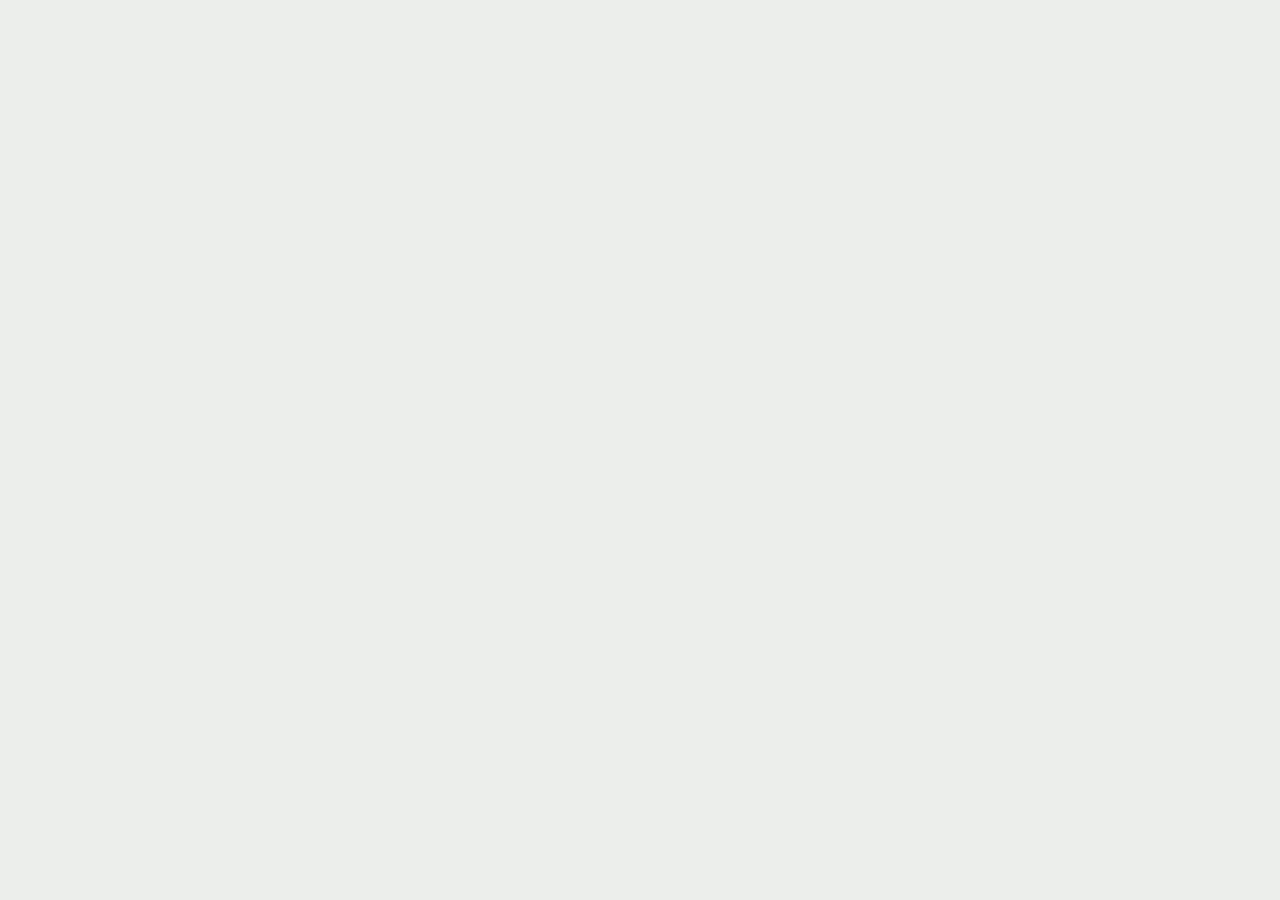
==== agenda.html @ 82017fdf "Agenda da equipe (sistema novo): calendário em forma de folha impressa - agenda.html: Ano, Mês, Sema" ====
<!doctype html>
<html lang="pt-BR">
<head>
<meta charset="utf-8">
<meta name="viewport" content="width=device-width, initial-scale=1">
<title>Agenda da equipe</title>
<link rel="stylesheet" href="css/folha.css">
</head>
<body>
<svg width="0" height="0" style="position:absolute" aria-hidden="true">
  <symbol id="i-esq" viewBox="0 0 24 24"><path d="M15 5l-7 7 7 7"/></symbol>
  <symbol id="i-dir" viewBox="0 0 24 24"><path d="M9 5l7 7-7 7"/></symbol>
  <symbol id="i-mais" viewBox="0 0 24 24"><path d="M12 5v14M5 12h14"/></symbol>
  <symbol id="i-imp" viewBox="0 0 24 24"><path d="M7 9V3h10v6M7 17H4v-6a2 2 0 0 1 2-2h12a2 2 0 0 1 2 2v6h-3M7 14h10v7H7z"/></symbol>
  <symbol id="i-lixo" viewBox="0 0 24 24"><path d="M4 7h16M9 7V4h6v3M6 7l1 13h10l1-13"/></symbol>
  <symbol id="i-flag" viewBox="0 0 24 24"><path d="M5 21V4M5 4h11l-2 4 2 4H5"/></symbol>
  <symbol id="i-x" viewBox="0 0 24 24"><path d="M6 6l12 12M18 6L6 18"/></symbol>
</svg>
<div class="moldura">
  <header class="trilho">
    <div class="placa"><b>Agenda da equipe</b><span>Setor pedagógico · EMPRO</span></div>
    <div class="conta"><span class="status" id="status" role="status"></span><span class="eu" id="eu" aria-label="Suas iniciais"></span><a href="index.html#/perfil" id="trocarSenha">Trocar senha</a><a href="index.html#/painel" id="sistemaAnterior" hidden>Sistema anterior</a><button type="button" id="sair">Sair</button></div>
  </header>
  <nav class="bandeja" aria-label="Calendário">
    <div class="vistas" role="group" aria-label="Visão">
      <button type="button" data-vista="ano">Ano</button><button type="button" data-vista="mes">Mês</button><button type="button" data-vista="semana">Semana</button><button type="button" data-vista="lista">Lista</button>
    </div>
    <div class="nav"><button type="button" id="ant" aria-label="Período anterior"><svg class="ic"><use href="#i-esq"/></svg></button><button type="button" class="hoje-btn" id="hoje">Hoje</button><button type="button" id="prox" aria-label="Próximo período"><svg class="ic"><use href="#i-dir"/></svg></button></div>
    <span class="periodo" id="periodo"></span>
    <div class="dir">
      <label class="so-meus"><input type="checkbox" id="soMeus"> Só os meus</label>
      <button type="button" class="btn" id="imprimir"><svg class="ic"><use href="#i-imp"/></svg> Imprimir</button>
      <button type="button" class="btn primario" id="novo"><svg class="ic"><use href="#i-mais"/></svg> Novo evento</button>
    </div>
  </nav>
  <main class="cortica" id="cortica">
    <section class="papel folha" id="folha" aria-live="polite"></section>
    <aside class="mural-lado" id="lado" aria-label="Eventos"></aside>
  </main>
</div>
<div class="toast" id="toast" role="status" aria-live="polite"><span id="toastMsg"></span><button type="button" id="toastDesfazer" hidden>Desfazer</button></div>
<script src="lib/supabase.js"></script>
<script src="js/util.js"></script>
<script src="js/dados.js"></script>
<script src="js/regras.js"></script>
<script src="js/supabase-db.js"></script>
<script src="js/nuvem.js"></script>
<script src="js/folha.js"></script>
</body>
</html>
---- css/folha.css ----
/* Agenda da equipe (sistema novo): a tela é a folha impressa. */
@font-face { font-family: "Archivo"; font-style: normal; font-weight: 100 900; font-stretch: 62% 125%; font-display: swap; src: url(fontes/archivo-latin.woff2) format("woff2"); }
:root {
  --tinta: #1A1C1E; --tinta-2: #4A4F55; --tinta-3: #5F666D;
  --papel: #FFFFFF; --mesa: #ECEEEB; --fio: #9AA4AC; --pauta: #E3E8EC; --fds: #F4F5F6;
  --hoje: #FFB8DF; --ok: #1E6A44; --carbono: #A3221B; --carbono-bg: #FFB0A6;
  --fonte: "Archivo", "Segoe UI", system-ui, sans-serif;
  --ease: cubic-bezier(.16, 1, .3, 1);
  color-scheme: light;
}
* { box-sizing: border-box; }
html, body { background: var(--mesa); }
body { margin: 0; font-family: var(--fonte); color: var(--tinta); font-variant-numeric: tabular-nums; -webkit-font-smoothing: antialiased; }
::selection { background: var(--hoje); color: var(--tinta); }
button, input, select { font: inherit; color: inherit; }
:focus-visible { outline: 2.5px solid #1D3FB0; outline-offset: 2px; }
.sr { position: absolute; width: 1px; height: 1px; overflow: hidden; clip: rect(0 0 0 0); white-space: nowrap; }
svg.ic { width: 18px; height: 18px; fill: none; stroke: currentColor; stroke-width: 2; stroke-linecap: round; stroke-linejoin: round; flex: none; }
.rot, .lado-t { font-size: 12.5px; font-weight: 700; font-stretch: 78%; text-transform: uppercase; letter-spacing: .1em; color: var(--tinta-2); }
/* o grifo de marca-texto, com a cor da pessoa */
.grifo { display: inline-block; padding: 0 5px; margin-left: -2px; font-weight: 800; color: var(--tinta);
  background: linear-gradient(90deg, color-mix(in srgb, var(--pc) 22%, #fff), color-mix(in srgb, var(--pc) 30%, #fff) 10%, color-mix(in srgb, var(--pc) 30%, #fff) 90%, color-mix(in srgb, var(--pc) 18%, #fff));
  border-radius: 1px 6px 2px 5px / 5px 2px 6px 1px; }
.ini { font-weight: 800; font-stretch: 85%; border: 1px solid var(--pc); padding: 0 3px; font-size: 12px; background: #fff; }

/* ---------- estrutura ---------- */
.moldura { min-height: 100vh; display: flex; flex-direction: column; }
.trilho { display: flex; align-items: center; justify-content: space-between; gap: 12px; padding: 12px 24px; background: var(--papel); border-bottom: 1px solid var(--fio); }
.placa { display: inline-flex; align-items: baseline; gap: 12px; }
.placa b { font-size: 18px; font-weight: 800; font-stretch: 85%; letter-spacing: -.01em; }
.placa span { font-size: 13px; color: var(--tinta-2); }
.conta { display: flex; align-items: center; gap: 10px; font-size: 14px; }
.conta .eu { display: inline-grid; place-items: center; width: 32px; height: 32px; border: 1.5px solid var(--eu, #2446A8); background: #fff; font-weight: 800; font-stretch: 85%; font-size: 12px; }
.conta a, .conta button { background: none; border: 0; color: var(--tinta); text-decoration: underline; text-decoration-color: var(--fio); text-underline-offset: 4px; cursor: pointer; padding: 6px 2px; }
.bandeja { position: sticky; top: 0; z-index: 10; display: flex; flex-wrap: wrap; align-items: center; gap: 10px 14px; padding: 10px 24px; background: var(--papel); border-bottom: 2.5px solid var(--tinta); }
.cortica { flex: 1; display: grid; grid-template-columns: minmax(0, 1fr) 360px; gap: 24px; align-items: start; padding: 24px; }

/* ---------- controles ---------- */
.vistas { display: inline-flex; border: 1.5px solid var(--tinta); }
.vistas button { border: 0; border-right: 1px solid var(--fio); background: #fff; padding: 7px 14px; min-height: 40px; cursor: pointer; font-size: 13.5px; font-weight: 750; font-stretch: 78%; letter-spacing: .1em; text-transform: uppercase; }
.vistas button:last-child { border-right: 0; }
.vistas button[aria-pressed="true"] { background: var(--tinta); color: #fff; }
.nav { display: inline-flex; align-items: center; gap: 4px; }
.nav button { min-width: 40px; min-height: 40px; border: 1px solid var(--fio); background: #fff; cursor: pointer; display: inline-grid; place-items: center; }
.nav button:hover { border-color: var(--tinta); }
.nav .hoje-btn { padding: 0 12px; font-size: 13px; font-weight: 750; font-stretch: 78%; letter-spacing: .1em; text-transform: uppercase; }
.periodo { text-transform: capitalize; font-size: 20px; font-weight: 800; font-stretch: 85%; letter-spacing: -.01em; min-width: 9ch; }
.bandeja .dir { margin-left: auto; display: flex; flex-wrap: wrap; gap: 10px; align-items: center; }
.so-meus { display: inline-flex; align-items: center; gap: 7px; font-weight: 650; font-size: 14px; cursor: pointer; }
.so-meus input { width: 18px; height: 18px; accent-color: var(--tinta); }
.btn { display: inline-flex; align-items: center; gap: 7px; min-height: 40px; padding: 7px 14px; border: 1px solid var(--fio); background: #fff; cursor: pointer; font-weight: 700; font-size: 14px; text-decoration: none; color: var(--tinta); }
.btn:hover { border-color: var(--tinta); }
.btn.primario { background: #1D3FB0; border-color: #1D3FB0; color: #fff; }
.btn.primario:hover { background: #16318A; }
.btn.perigo { color: var(--carbono); }
.btn.perigo:hover { border-color: var(--carbono); }

/* ---------- a folha ---------- */
.papel { position: relative; background: var(--papel); border: 1px solid #D5DADE; box-shadow: 0 1px 2px rgba(26, 28, 30, .06), 0 10px 26px -18px rgba(26, 28, 30, .35); }
.alfinete { display: none; }
.folha { padding: 26px 26px 18px; min-height: 560px; }
.folha-cab { display: flex; align-items: flex-end; justify-content: space-between; gap: 16px; border-bottom: 2.5px solid var(--tinta); padding-bottom: 8px; }
.folha-cab h1 { margin: 0; font-size: clamp(28px, 3.4vw, 40px); font-weight: 800; font-stretch: 85%; letter-spacing: -.01em; line-height: 1.02; text-transform: capitalize; }
.folha-cab h1 small { display: block; font-size: 12px; font-weight: 700; font-stretch: 78%; letter-spacing: .1em; text-transform: uppercase; color: var(--tinta-2); margin-bottom: 4px; }
.legenda { display: flex; flex-wrap: wrap; gap: 4px 14px; font-size: 12.5px; color: var(--tinta-2); justify-content: flex-end; max-width: 48ch; }
.legenda i { display: inline-block; width: 16px; height: 9px; background: color-mix(in srgb, var(--pc) 30%, #fff); border: 1px solid var(--pc); margin-right: 5px; vertical-align: 0; }
.legenda b { color: var(--tinta); }

/* ---------- mês ---------- */
.dias-sem { display: grid; grid-template-columns: repeat(7, 1fr); border-left: 1px solid var(--fio); }
.dias-sem span { font-size: 12.5px; font-weight: 750; font-stretch: 78%; letter-spacing: .1em; text-transform: uppercase; padding: 8px 6px 5px; border-right: 1px solid var(--fio); border-bottom: 1px solid var(--tinta); }
.semana { display: grid; grid-template-columns: repeat(7, 1fr); grid-template-rows: 34px repeat(3, 29px) 26px; border-left: 1px solid var(--fio); border-bottom: 1px solid var(--fio); position: relative; }
.semana .cel { grid-row: 1 / -1; border-right: 1px solid var(--fio); padding: 5px 6px 0; position: relative;
  background: repeating-linear-gradient(to bottom, transparent 0 28px, var(--pauta) 28px 29px) 0 34px / 100% calc(100% - 34px) no-repeat; }
.semana .cel.fds { background-color: var(--fds); }
.semana .cel.fora .num { color: var(--tinta-3); font-weight: 600; }
.num { font-size: 17px; font-weight: 800; line-height: 1; display: inline-block; padding: 2px 4px; margin-left: -4px; }
.cel.hoje .num, .sem-dia .num.hj { background: var(--hoje); border-radius: 1px 5px 2px 4px; }
.prazos-dia { position: absolute; bottom: 3px; left: 5px; z-index: 3; }
.prazo-tag { display: inline-flex; align-items: center; gap: 4px; font-size: 11px; font-weight: 800; font-stretch: 85%; text-transform: uppercase; letter-spacing: .05em; color: var(--tinta); background: var(--carbono-bg); border: 0; padding: 1px 5px; cursor: pointer; min-height: 22px; border-radius: 1px 5px 2px 4px; }
.prazo-tag svg { width: 12px; height: 12px; }
.prazo-pop { position: absolute; left: 0; bottom: 26px; z-index: 5; width: 240px; background: #fff; border: 1px solid var(--tinta); box-shadow: 0 12px 24px -12px rgba(26, 28, 30, .5); padding: 6px; }
.prazo-pop button { display: block; width: 100%; text-align: left; background: none; border: 0; border-bottom: 1px dotted var(--fio); padding: 7px 4px; cursor: pointer; font-size: 13px; }
.prazo-pop button:last-child { border-bottom: 0; }
.prazo-pop small { display: block; color: var(--tinta-2); }
.barra { position: relative; z-index: 1; margin: 2px 4px; display: flex; align-items: center; gap: 6px; min-height: 25px; padding: 1px 6px; border: 1px solid color-mix(in srgb, var(--pc) 55%, #fff); background: #fff; text-align: left; cursor: pointer; font-size: 13px; font-weight: 650; line-height: 1.15; overflow: hidden; white-space: nowrap; text-overflow: ellipsis; }
.barra:hover { border-color: var(--pc); }
.barra .sig { flex: none; padding: 0 4px; margin-left: -2px; font-weight: 800; font-stretch: 85%;
  background: linear-gradient(90deg, color-mix(in srgb, var(--pc) 22%, #fff), color-mix(in srgb, var(--pc) 30%, #fff) 10%, color-mix(in srgb, var(--pc) 30%, #fff) 90%, color-mix(in srgb, var(--pc) 18%, #fff)); border-radius: 1px 6px 2px 5px / 5px 2px 6px 1px; }
.barra .t { overflow: hidden; text-overflow: ellipsis; }
.barra.continua-esq { border-left-style: dashed; }
.barra.continua-dir { border-right-style: dashed; }
.barra.feito .t { text-decoration: line-through; color: var(--tinta-2); }
.mais { margin: 2px 6px; font-size: 12px; font-weight: 700; color: var(--tinta-2); background: none; border: 0; cursor: pointer; padding: 2px 0; text-decoration: underline; }

/* ---------- semana ---------- */
.sem-grade { display: grid; grid-template-columns: repeat(7, minmax(0, 1fr)); align-content: start; align-items: start; border-left: 1px solid var(--fio); min-height: 470px; }
.sem-fundo { border-right: 1px solid var(--fio); align-self: stretch; background: repeating-linear-gradient(to bottom, transparent 0 28px, var(--pauta) 28px 29px) 0 44px / 100% calc(100% - 44px) no-repeat; }
.sem-fundo.fds { background-color: var(--fds); }
.sem-grade > :not(.sem-fundo) { position: relative; z-index: 1; }
.sem-dia { padding: 6px 6px 4px; border-bottom: 1px solid var(--tinta); display: flex; align-items: baseline; justify-content: space-between; gap: 6px; }
.sem-dia span { font-size: 12.5px; font-weight: 750; font-stretch: 78%; letter-spacing: .1em; text-transform: uppercase; }
.bloco { margin: 0 4px; border: 1px solid color-mix(in srgb, var(--pc) 55%, #fff); background: #fff; text-align: left; padding: 5px 6px 6px; cursor: pointer; display: grid; gap: 2px; min-width: 0; }
.bloco:hover { border-color: var(--pc); }
.bloco .sig { justify-self: start; }
.bloco b { font-size: 14px; font-weight: 750; line-height: 1.2; }
.bloco small { font-size: 12.5px; color: var(--tinta-2); }
.sem-prazos { padding: 8px 4px 0; display: grid; gap: 5px; }
.sem-prazos button { text-align: left; background: none; border: 0; border-left: 0; color: var(--tinta); font-size: 12.5px; padding: 0; cursor: pointer; }
.sem-prazos button b { display: inline-block; margin-bottom: 2px; font-size: 10.5px; font-weight: 800; font-stretch: 85%; letter-spacing: .06em; text-transform: uppercase; background: var(--carbono-bg); padding: 0 4px; border-radius: 1px 5px 2px 4px; }

/* ---------- ano ---------- */
.ano { display: grid; grid-template-columns: repeat(4, 1fr); gap: 20px 24px; padding-top: 16px; }
.mini h2 { margin: 0 0 6px; border-bottom: 1px solid var(--tinta); padding-bottom: 3px; }
.mini h2 button { background: none; border: 0; padding: 0; cursor: pointer; font-size: 15px; font-weight: 800; font-stretch: 85%; text-transform: capitalize; }
.mini h2 button:hover { text-decoration: underline; }
.mini-grade { display: grid; grid-template-columns: repeat(7, 1fr); gap: 1px; }
.mini-grade .d { font-size: 11.5px; text-align: center; padding: 3px 0 2px; position: relative; min-height: 24px; }
.mini-grade .cab { font-weight: 700; font-stretch: 78%; color: var(--tinta-2); font-size: 10.5px; }
.mini-grade .hoje { background: var(--hoje); font-weight: 800; border-radius: 1px 5px 2px 4px; }
.mini-grade .marcas { display: flex; flex-direction: column; gap: 1px; margin: 2px 2px 0; }
.mini-grade .marcas i { height: 3px; background: var(--pc); display: block; }

/* ---------- lista ---------- */
.lista { width: 100%; border-collapse: collapse; margin-top: 8px; font-size: 14px; }
.lista th { text-align: left; font-size: 12px; font-weight: 700; font-stretch: 78%; text-transform: uppercase; letter-spacing: .08em; color: var(--tinta-2); border-bottom: 1.5px solid var(--tinta); padding: 8px 8px 5px; }
.lista td { border-bottom: 1px dotted var(--fio); padding: 9px 8px; vertical-align: top; }
.lista td.datas { white-space: nowrap; font-weight: 800; }
.lista .sig { margin-right: 6px; }
.lista button { background: none; border: 0; padding: 0; cursor: pointer; text-align: left; font-weight: 700; text-decoration: underline; text-decoration-color: var(--fio); text-underline-offset: 4px; }
.lista .resp i { display: none; }
.vazio { padding: 40px 10px; color: var(--tinta-2); }

/* ---------- coluna dos eventos ---------- */
.mural-lado { display: grid; gap: 10px; }
.lado-t { margin: 0 0 2px; padding-bottom: 6px; border-bottom: 1.5px solid var(--tinta); color: var(--tinta); }
.bilhete { display: block; width: 100%; text-align: left; padding: 0; cursor: pointer; border: 1px solid color-mix(in srgb, var(--pc) 55%, #fff); box-shadow: none; transition: border-color .2s; }
.bilhete:hover { border-color: var(--pc); }
.canhoto { display: flex; align-items: baseline; justify-content: space-between; gap: 10px; padding: 9px 12px 0; }
.canhoto .sig { font-size: 15px; }
.canhoto .quando { font-size: 13px; font-weight: 750; font-stretch: 85%; letter-spacing: .03em; text-transform: uppercase; color: var(--tinta-2); }
.bilhete-corpo { padding: 6px 12px 11px; display: grid; gap: 4px; }
.bilhete-corpo b { font-size: 16px; font-weight: 750; line-height: 1.25; }
.bilhete-corpo .linha { font-size: 13px; color: var(--tinta-2); display: flex; flex-wrap: wrap; gap: 4px 10px; align-items: center; }
.progresso-picote { display: flex; align-items: center; gap: 8px; font-size: 12.5px; color: var(--tinta-2); }
.furos { display: flex; gap: 3px; flex-wrap: wrap; }
.furos i { width: 9px; height: 9px; border: 1px solid var(--tinta-3); }
.furos i.f { background: var(--tinta); border-color: var(--tinta); }
.carimbo { position: absolute; right: 12px; bottom: 12px; font-size: 13px; font-weight: 800; font-stretch: 78%; letter-spacing: .12em; text-transform: uppercase; color: var(--ok); border: 1.5px solid currentColor; box-shadow: inset 0 0 0 1.5px #fff, inset 0 0 0 2.5px currentColor; padding: 3px 8px; transform: rotate(-2.5deg); }

/* ---------- evento aberto ---------- */
.aberto { padding: 0; border: 1px solid var(--tinta); animation: abre .4s var(--ease) both; }
@keyframes abre { from { opacity: 0; transform: translateY(8px); } }
.aberto .canhoto { padding: 14px 16px 0; }
.aberto-corpo { padding: 8px 16px 16px; }
.aberto h2 { margin: 0 0 12px; font-size: 24px; font-weight: 800; font-stretch: 85%; line-height: 1.1; letter-spacing: -.01em; }
.campos { display: grid; grid-template-columns: 1fr 1fr; border-top: 1.5px solid var(--tinta); margin: 0 0 16px; }
.campos div { padding: 7px 8px 7px 0; border-bottom: 1px dotted var(--fio); min-width: 0; }
.campos dt { font-size: 11.5px; font-weight: 700; font-stretch: 78%; letter-spacing: .1em; text-transform: uppercase; color: var(--tinta-2); }
.campos dd { margin: 2px 0 0; font-weight: 700; font-size: 15px; }
.aberto h3 { margin: 6px 0 4px; padding-bottom: 5px; border-bottom: 1.5px solid var(--tinta); font-size: 12.5px; font-weight: 750; font-stretch: 78%; letter-spacing: .1em; text-transform: uppercase; display: flex; justify-content: space-between; align-items: baseline; }
.aberto h3 small { font-size: 13px; font-weight: 600; font-stretch: 100%; letter-spacing: 0; text-transform: none; color: var(--tinta-2); }
.check { list-style: none; margin: 0; padding: 0; }
.check li { display: grid; grid-template-columns: 28px 1fr auto; gap: 2px 8px; align-items: start; padding: 8px 0; border-bottom: 1px dotted var(--fio); }
.picote { width: 22px; height: 22px; border: 1.5px solid var(--tinta); background: #fff; cursor: pointer; position: relative; padding: 0; display: grid; place-items: center; }
.picote::after { content: ""; width: 11px; height: 6px; border-left: 2.5px solid #fff; border-bottom: 2.5px solid #fff; transform: rotate(-45deg) translate(1px, -1px); opacity: 0; }
.picote[aria-checked="true"] { background: var(--ok); border-color: var(--ok); }
.picote[aria-checked="true"]::after { opacity: 1; }
.picote.agora { animation: marca .3s var(--ease); }
@keyframes marca { 0% { transform: scale(1.25); } }
.picote[disabled] { cursor: default; opacity: .7; }
.check .txt { font-size: 15px; line-height: 1.35; padding-top: 1px; overflow-wrap: anywhere; }
.check li.feito .txt { text-decoration: line-through; color: var(--tinta-2); }
.check .meta { grid-column: 2; font-size: 12.5px; color: var(--tinta-2); display: flex; gap: 8px; flex-wrap: wrap; }
.check .meta .atraso { color: var(--carbono); font-weight: 800; }
.icone-btn { background: none; border: 0; cursor: pointer; color: var(--tinta-3); padding: 4px; min-width: 32px; min-height: 32px; display: inline-grid; place-items: center; }
.icone-btn:hover { color: var(--carbono); }
.novo-item { display: grid; gap: 8px; margin-top: 12px; }
.novo-item .linha2 { display: flex; flex-wrap: wrap; gap: 8px 14px; align-items: center; font-size: 13.5px; }
.campo { border: 1px solid var(--fio); background: #fff; padding: 9px 11px; min-height: 42px; width: 100%; }
.campo:hover { border-color: var(--tinta-3); }
.campo:focus { border-color: var(--tinta); }
.campo-data { width: auto; min-width: 160px; min-height: 38px; padding: 6px 8px; }
.marca { display: inline-flex; align-items: center; gap: 6px; cursor: pointer; }
.marca input { width: 18px; height: 18px; accent-color: var(--tinta); }
.so-ler { font-size: 13.5px; color: var(--tinta-2); padding: 8px 10px; background: var(--fds); margin: 0 0 14px; }
.acoes-aberto { display: flex; flex-wrap: wrap; gap: 8px; margin-top: 16px; }
.btn-txt { background: none; border: 0; text-decoration: underline; text-underline-offset: 3px; cursor: pointer; padding: 8px 4px; font-weight: 600; }

/* ---------- formulário de evento ---------- */
.form-ev { display: grid; gap: 14px; }
.form-ev label.r { font-size: 12px; font-weight: 700; font-stretch: 78%; letter-spacing: .1em; text-transform: uppercase; color: var(--tinta-2); display: block; margin-bottom: 5px; }
.escolha { display: grid; grid-template-columns: repeat(var(--n, 2), 1fr); border: 1.5px solid var(--tinta); }
.escolha label { position: relative; cursor: pointer; border-right: 1px solid var(--fio); }
.escolha label:last-child { border-right: 0; }
.escolha input { position: absolute; opacity: 0; inset: 0; cursor: pointer; }
.escolha span { display: grid; gap: 1px; padding: 7px 10px; min-height: 48px; align-content: center; }
.escolha span b { font-size: 18px; font-weight: 800; font-stretch: 85%; line-height: 1; }
.escolha span small { font-size: 12.5px; color: var(--tinta-2); }
.escolha input:checked + span { background: var(--tinta); color: #fff; }
.escolha input:checked + span small { color: #D6DADE; }
.escolha input:focus-visible + span { outline: 2.5px solid #1D3FB0; outline-offset: -4px; }
.duas { display: grid; grid-template-columns: 1fr 1fr; gap: 10px; }
.erro { color: var(--carbono); font-weight: 700; font-size: 13.5px; margin: 0; }

/* ---------- tela menor ---------- */
@media (max-width: 1020px) {
  .cortica { grid-template-columns: 1fr; padding: 16px; }
  .mural-lado { grid-template-columns: repeat(auto-fill, minmax(260px, 1fr)); }
  .lado-t, .mural-lado > .aberto { grid-column: 1 / -1; }
  .mural-lado > .aberto { max-width: 640px; }
}
@media (max-width: 640px) {
  .trilho { flex-wrap: wrap; padding: 10px 12px; }
  .bandeja { padding: 8px 12px; gap: 8px; }
  .bandeja .dir { margin-left: 0; width: 100%; }
  .bandeja .dir .btn.primario { flex: 1; justify-content: center; }
  .cortica { padding: 10px; }
  .folha { padding: 16px 10px 12px; min-height: 0; }
  .folha-cab { flex-direction: column; align-items: flex-start; }
  .legenda { justify-content: flex-start; }
  .dias-sem span { padding: 6px 2px 4px; font-size: 11px; text-align: center; letter-spacing: .04em; }
  .semana { grid-template-rows: 28px repeat(3, 22px) 20px; }
  .semana .cel { padding: 3px 2px 0; background-position: 0 28px; }
  .num { font-size: 14px; }
  .barra { margin: 2px 1px; min-height: 19px; padding: 0 3px; font-size: 10.5px; }
  .barra .t { display: none; }
  .prazos-dia { bottom: 1px; left: 1px; }
  .prazo-tag { font-size: 9.5px; padding: 0 3px; min-height: 18px; }
  .prazo-tag span { display: none; }
  .ano { grid-template-columns: repeat(2, 1fr); gap: 16px; }
  .sem-grade { min-height: 0; }
  .bloco { margin: 0 2px; padding: 4px; }
  .bloco b { font-size: 11.5px; }
  .bloco small { display: none; }
  .sem-dia { flex-direction: column; align-items: center; padding: 6px 2px; }
  .lista { font-size: 13.5px; }
  .lista .col-local { display: none; }
  .campos { grid-template-columns: 1fr; }
}

/* ---------- impressão: só a folha ---------- */
@media print {
  html, body { background: #fff; }
  .moldura { min-height: 0; }
  .trilho, .bandeja, .mural-lado, .prazo-pop { display: none !important; }
  .cortica { display: block; padding: 0; }
  .papel { box-shadow: none; border: 0; }
  .folha { padding: 0; min-height: 0; }
  .semana { break-inside: avoid; }
  * { -webkit-print-color-adjust: exact; print-color-adjust: exact; }
  .rodape-imp { display: block !important; }
}
.rodape-imp { display: none; margin-top: 8px; padding-top: 5px; border-top: 1px solid var(--tinta); font-size: 10px; color: var(--tinta-2); }
@media (prefers-reduced-motion: reduce) { *, *::before, *::after { animation: none !important; transition: none !important; } }

/* aviso flutuante (o mesmo do sistema) */
.toast { position: fixed; left: 50%; bottom: 24px; transform: translate(-50%, 16px); background: var(--tinta); color: #fff; padding: 8px 8px 8px 16px; font-size: 14px; opacity: 0; pointer-events: none; transition: opacity .2s, transform .2s var(--ease); max-width: calc(100% - 32px); z-index: 40; display: flex; gap: 12px; align-items: center; min-height: 48px; overflow: hidden; }
.toast.visivel { opacity: 1; transform: translate(-50%, 0); pointer-events: auto; }
.toast button { background: none; border: 1px solid rgba(255,255,255,.6); color: #fff; padding: 4px 10px; cursor: pointer; min-height: 32px; font-weight: 700; }
.toast .tempo { position: absolute; left: 0; bottom: 0; height: 3px; width: 100%; background: var(--hoje); transform-origin: left; }
.status { font-size: 12.5px; color: var(--tinta-2); }
.status[data-estado=erro] { color: var(--carbono); font-weight: 700; }
@media print { .toast { display: none !important; } }
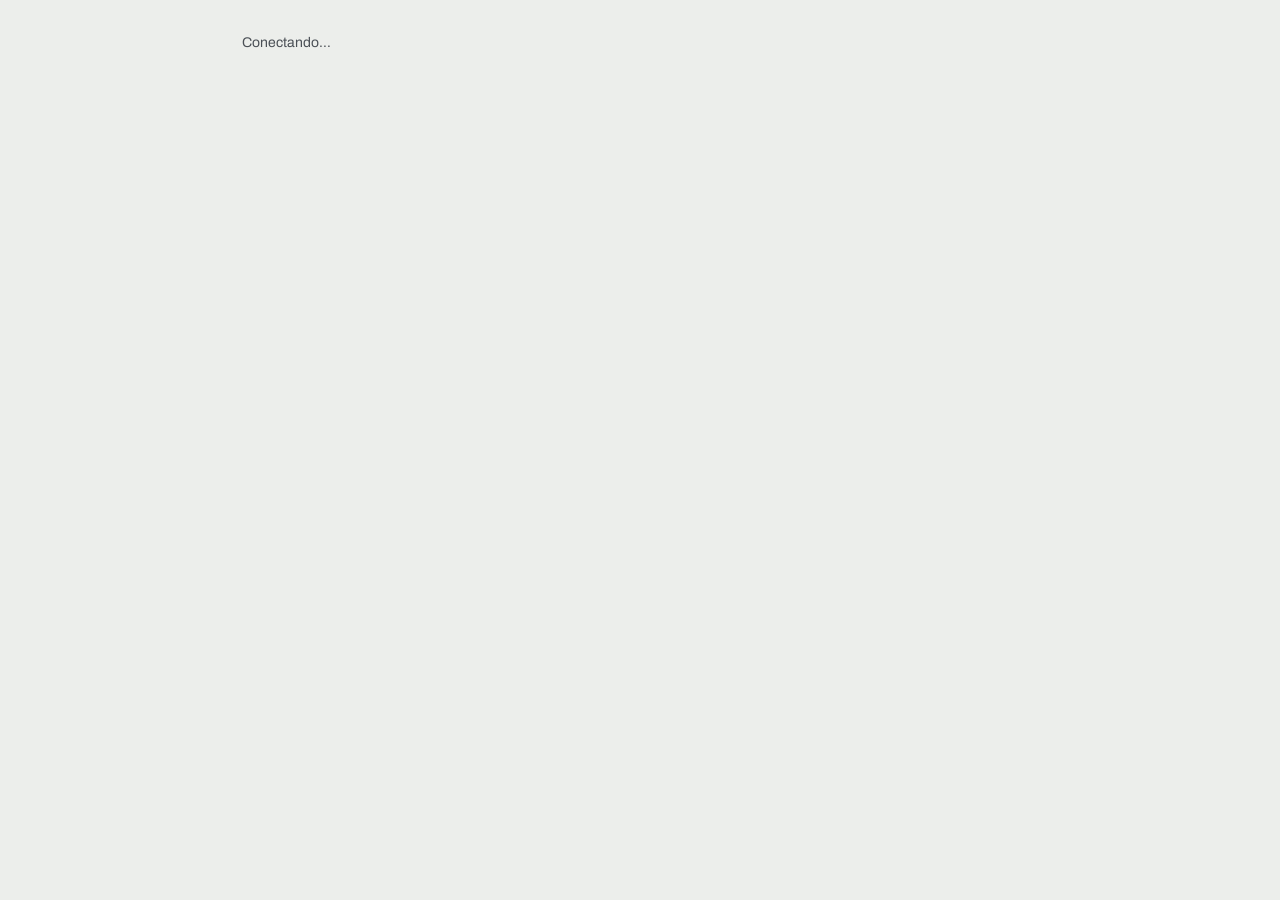
==== commit f01ec720: "Agenda: filtro Todos, Internos e Externos; tira o aviso do formulário de novo evento - O filtro vale" ====
--- a/agenda.html
+++ b/agenda.html
@@ -28,6 +28,7 @@
     <div class="nav"><button type="button" id="ant" aria-label="Período anterior"><svg class="ic"><use href="#i-esq"/></svg></button><button type="button" class="hoje-btn" id="hoje">Hoje</button><button type="button" id="prox" aria-label="Próximo período"><svg class="ic"><use href="#i-dir"/></svg></button></div>
     <span class="periodo" id="periodo"></span>
     <div class="dir">
+      <div class="vistas filtro-tipo" role="group" aria-label="Quais eventos"><button type="button" data-tipo="todos">Todos</button><button type="button" data-tipo="I">Internos</button><button type="button" data-tipo="E">Externos</button></div>
       <label class="so-meus"><input type="checkbox" id="soMeus"> Só os meus</label>
       <button type="button" class="btn" id="imprimir"><svg class="ic"><use href="#i-imp"/></svg> Imprimir</button>
       <button type="button" class="btn primario" id="novo"><svg class="ic"><use href="#i-mais"/></svg> Novo evento</button>
--- a/css/folha.css
+++ b/css/folha.css
@@ -262,3 +262,49 @@
 .status { font-size: 12.5px; color: var(--tinta-2); }
 .status[data-estado=erro] { color: var(--carbono); font-weight: 700; }
 @media print { .toast { display: none !important; } }
+
+/* ===== transições entre as visões (View Transitions) ===== */
+.folha { view-transition-name: folha; }
+::view-transition-group(*) { animation-duration: .42s; animation-timing-function: cubic-bezier(.16, 1, .3, 1); }
+::view-transition-old(root), ::view-transition-new(root) { animation-duration: .22s; }
+/* virar a página para o lado */
+html[data-vt=prox]::view-transition-old(folha) { animation: vtSaiEsq .26s cubic-bezier(.5, 0, .75, 0) both; }
+html[data-vt=prox]::view-transition-new(folha) { animation: vtEntraDir .42s cubic-bezier(.16, 1, .3, 1) both; }
+html[data-vt=ant]::view-transition-old(folha) { animation: vtSaiDir .26s cubic-bezier(.5, 0, .75, 0) both; }
+html[data-vt=ant]::view-transition-new(folha) { animation: vtEntraEsq .42s cubic-bezier(.16, 1, .3, 1) both; }
+@keyframes vtSaiEsq { to { opacity: 0; transform: translateX(-40px); } }
+@keyframes vtSaiDir { to { opacity: 0; transform: translateX(40px); } }
+@keyframes vtEntraDir { from { opacity: 0; transform: translateX(56px); } }
+@keyframes vtEntraEsq { from { opacity: 0; transform: translateX(-56px); } }
+/* lista: página nova por cima */
+html[data-vt=pagina]::view-transition-old(folha) { animation: vtSome .2s ease-in both; }
+html[data-vt=pagina]::view-transition-new(folha) { animation: vtSobe .42s cubic-bezier(.16, 1, .3, 1) both; }
+@keyframes vtSome { to { opacity: 0; } }
+@keyframes vtSobe { from { opacity: 0; transform: translateY(18px); } }
+/* zoom: a parte escolhida cresce até virar a folha (ou encolhe de volta para o lugar dela) */
+.trilho { view-transition-name: topo; }
+.bandeja { view-transition-name: barra; }
+html[data-vt^=zoom]::view-transition-group(zoom) { animation-duration: .5s; z-index: 2; }
+html[data-vt^=zoom]::view-transition-old(zoom), html[data-vt^=zoom]::view-transition-new(zoom) { width: 100%; height: 100%; object-fit: cover; object-position: top left; }
+/* aproximar: a miniatura some logo, a folha nova cresce do lugar dela */
+html[data-vt=zoom-in]::view-transition-old(zoom) { animation: none; opacity: 0; }
+html[data-vt=zoom-in]::view-transition-new(zoom) { animation: vtAparece .18s linear both; }
+html[data-vt=zoom-in]::view-transition-old(root) { animation: vtSome .18s ease-out both; }
+html[data-vt=zoom-in]::view-transition-new(root) { animation: vtAparece .3s .2s ease both; }
+/* afastar: a folha encolhe até o lugar dela, e só no fim vira a miniatura */
+html[data-vt=zoom-out]::view-transition-old(zoom) { animation: vtSome .16s .34s linear both; }
+html[data-vt=zoom-out]::view-transition-new(zoom) { animation: vtAparece .16s .34s linear both; }
+html[data-vt=zoom-out]::view-transition-old(root) { animation: vtSome .14s ease-out both; }
+html[data-vt=zoom-out]::view-transition-new(root) { animation: vtAparece .32s .14s ease both; }
+@keyframes vtAparece { from { opacity: 0; } }
+/* menos movimento: só esmaece */
+html[data-vt=suave]::view-transition-group(*) { animation-duration: .16s; }
+html[data-vt=suave]::view-transition-old(*), html[data-vt=suave]::view-transition-new(*) { animation-duration: .16s; }
+@media (prefers-reduced-motion: reduce) {
+  ::view-transition-group(*), ::view-transition-old(*), ::view-transition-new(*) { animation-duration: .16s !important; animation-name: vtSome; }
+  ::view-transition-new(*) { animation-name: vtAparece; }
+}
+
+/* filtro Todos · Internos · Externos */
+.filtro-tipo button { font-size: 12.5px; padding: 7px 11px; }
+@media (max-width: 640px) { .filtro-tipo { width: 100%; } .filtro-tipo button { flex: 1; } }
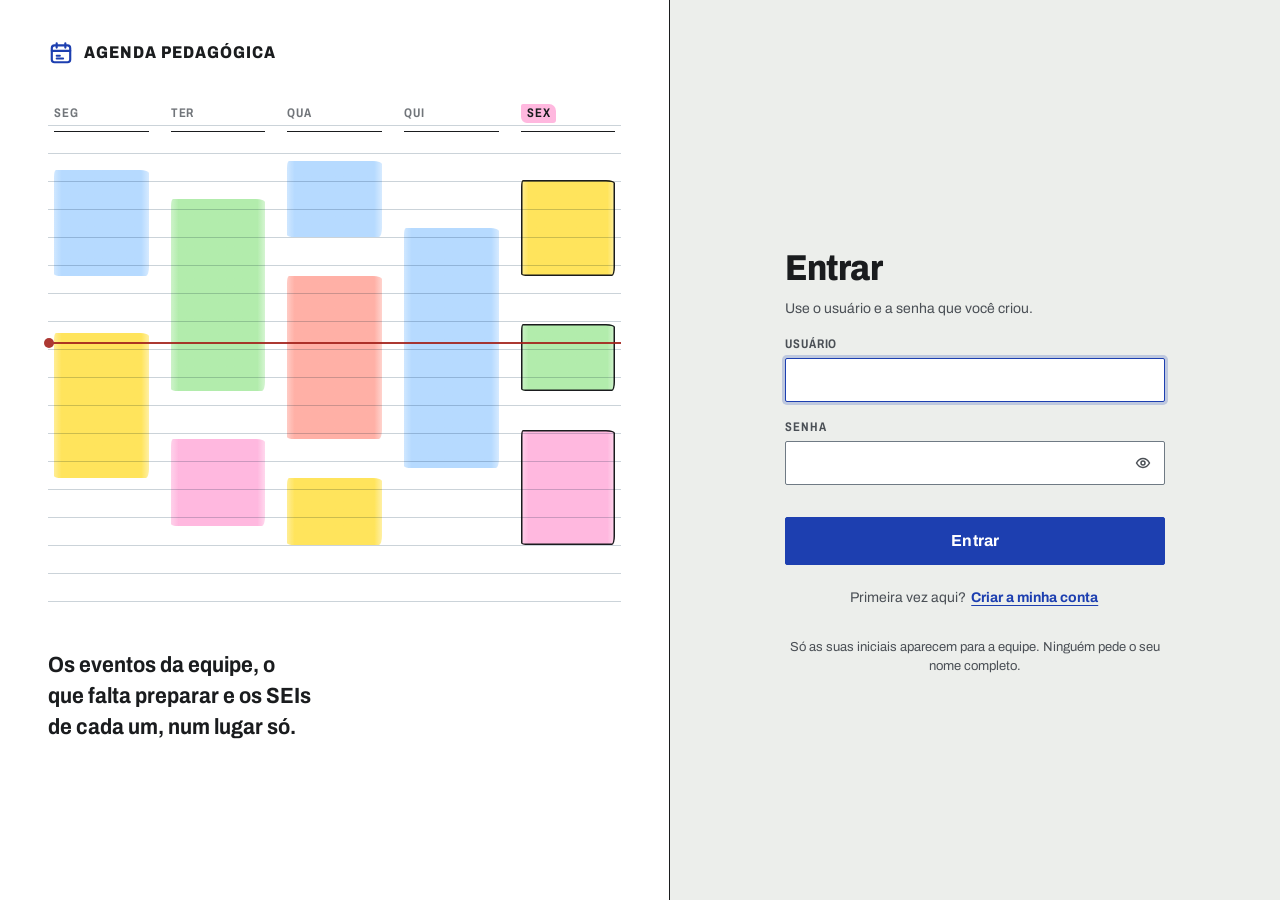
==== commit 176e47ce: "Agenda: Colar lista de eventos (cadastro em lote) - Cola blocos Nome / In/Ex / Quem? / Data / SEI (L" ====
--- a/agenda.html
+++ b/agenda.html
@@ -15,6 +15,7 @@
   <symbol id="i-lixo" viewBox="0 0 24 24"><path d="M4 7h16M9 7V4h6v3M6 7l1 13h10l1-13"/></symbol>
   <symbol id="i-flag" viewBox="0 0 24 24"><path d="M5 21V4M5 4h11l-2 4 2 4H5"/></symbol>
   <symbol id="i-x" viewBox="0 0 24 24"><path d="M6 6l12 12M18 6L6 18"/></symbol>
+  <symbol id="i-menos" viewBox="0 0 24 24"><path d="M5 12h14"/></symbol>
 </svg>
 <div class="moldura">
   <header class="trilho">
@@ -28,9 +29,11 @@
     <div class="nav"><button type="button" id="ant" aria-label="Período anterior"><svg class="ic"><use href="#i-esq"/></svg></button><button type="button" class="hoje-btn" id="hoje">Hoje</button><button type="button" id="prox" aria-label="Próximo período"><svg class="ic"><use href="#i-dir"/></svg></button></div>
     <span class="periodo" id="periodo"></span>
     <div class="dir">
+      <div class="vistas modo-mes" role="group" aria-label="Como ver o mês"><button type="button" data-modo="faixas">Faixas</button><button type="button" data-modo="dia">Por dia</button></div>
       <div class="vistas filtro-tipo" role="group" aria-label="Quais eventos"><button type="button" data-tipo="todos">Todos</button><button type="button" data-tipo="I">Internos</button><button type="button" data-tipo="E">Externos</button></div>
       <label class="so-meus"><input type="checkbox" id="soMeus"> Só os meus</label>
       <button type="button" class="btn" id="imprimir"><svg class="ic"><use href="#i-imp"/></svg> Imprimir</button>
+      <button type="button" class="btn" id="colar"><svg class="ic"><use href="#i-mais"/></svg> Colar lista</button>
       <button type="button" class="btn primario" id="novo"><svg class="ic"><use href="#i-mais"/></svg> Novo evento</button>
     </div>
   </nav>
--- a/css/folha.css
+++ b/css/folha.css
@@ -88,9 +88,10 @@
 .barra .sig { flex: none; padding: 0 4px; margin-left: -2px; font-weight: 800; font-stretch: 85%;
   background: linear-gradient(90deg, color-mix(in srgb, var(--pc) 22%, #fff), color-mix(in srgb, var(--pc) 30%, #fff) 10%, color-mix(in srgb, var(--pc) 30%, #fff) 90%, color-mix(in srgb, var(--pc) 18%, #fff)); border-radius: 1px 6px 2px 5px / 5px 2px 6px 1px; }
 .barra .t { overflow: hidden; text-overflow: ellipsis; }
-.barra.continua-esq { border-left-style: dashed; }
-.barra.continua-dir { border-right-style: dashed; }
+.barra.continua-esq { border-left-color: transparent; margin-left: 0; }
+.barra.continua-dir { border-right-color: transparent; margin-right: 0; }
 .barra.feito .t { text-decoration: line-through; color: var(--tinta-2); }
+.semana .mais { position: absolute; right: 4px; bottom: 3px; z-index: 3; }
 .mais { margin: 2px 6px; font-size: 12px; font-weight: 700; color: var(--tinta-2); background: none; border: 0; cursor: pointer; padding: 2px 0; text-decoration: underline; }
 
 /* ---------- semana ---------- */
@@ -308,3 +309,136 @@
 /* filtro Todos · Internos · Externos */
 .filtro-tipo button { font-size: 12.5px; padding: 7px 11px; }
 @media (max-width: 640px) { .filtro-tipo { width: 100%; } .filtro-tipo button { flex: 1; } }
+
+/* eventos longos (7 dias ou mais): faixa fina no alto da semana */
+.faixa-longa { position: relative; z-index: 1; margin: 1px 0; display: flex; align-items: center; gap: 6px; min-width: 0; padding: 0 6px; border: 0; cursor: pointer; text-align: left; overflow: hidden; white-space: nowrap;
+  background: color-mix(in srgb, var(--pc) 24%, #fff); border-top: 1px solid color-mix(in srgb, var(--pc) 60%, #fff); border-bottom: 1px solid color-mix(in srgb, var(--pc) 60%, #fff); font-size: 11.5px; line-height: 1; }
+.faixa-longa:hover { background: color-mix(in srgb, var(--pc) 34%, #fff); }
+.faixa-longa:not(.continua-esq) { border-left: 3px solid var(--pc); margin-left: 4px; }
+.faixa-longa:not(.continua-dir) { margin-right: 4px; }
+.faixa-longa .sig { font-weight: 800; font-stretch: 85%; flex: none; }
+.faixa-longa .t { font-weight: 650; overflow: hidden; text-overflow: ellipsis; }
+.faixa-longa .ate { margin-left: auto; flex: none; font-weight: 700; color: var(--tinta-2); font-size: 10.5px; }
+
+/* ===== tela cheia no computador: a página não rola; só a coluna de eventos ===== */
+@media (min-width: 1021px) {
+  html, body { height: 100%; overflow: hidden; }
+  .moldura { height: 100vh; height: 100dvh; min-height: 0; }
+  .cortica { flex: 1; min-height: 0; padding: 16px 24px; grid-template-rows: minmax(0, 1fr); align-items: stretch; }
+  .folha { min-height: 0; height: 100%; overflow: auto; padding: 18px 22px 0; }
+  .folha-cab { min-height: 74px; }
+  .mural-lado { min-height: 0; height: 100%; overflow-y: auto; align-content: start; padding: 0 8px 16px 2px; overscroll-behavior: contain;
+    scrollbar-width: thin; scrollbar-color: var(--fio) transparent; }
+  .mural-lado::-webkit-scrollbar { width: 8px; }
+  .mural-lado::-webkit-scrollbar-thumb { background: var(--fio); }
+  .lado-t { position: sticky; top: 0; z-index: 2; background: var(--mesa); padding-top: 2px; }
+  .sem-grade { min-height: 100%; }
+}
+
+/* ===== impressão do mês: uma folha A4 deitada ===== */
+@media print {
+  html, body { height: auto !important; overflow: visible !important; }
+  .moldura { height: auto !important; }
+  .folha { height: auto !important; overflow: visible !important; padding: 0 !important; }
+  .folha-cab { min-height: 0; padding-bottom: 5px; }
+  .folha-cab h1 { font-size: 26px; }
+  .dias-sem span { padding: 4px 6px 3px; font-size: 11px; }
+  .semana .cel { padding: 3px 5px 0; background: none !important; }
+  .semana .cel.fds { background: var(--fds) !important; }
+  .num { font-size: 13px; padding: 1px 3px; }
+  .barra { min-height: 18px; font-size: 11px; padding: 0 5px; }
+  .faixa-longa { font-size: 10px; }
+  .mais { font-size: 10px; text-decoration: none; }
+  .prazo-tag { font-size: 9.5px; min-height: 15px; }
+  .rodape-imp { margin-top: 4px; }
+}
+
+/* número do dia, prazos e +N na mesma linha (o mês cabe na tela) */
+.cel-extra { position: absolute; top: 5px; right: 4px; z-index: 3; display: flex; gap: 4px; align-items: center; }
+.cel-extra .prazos-dia { position: relative; bottom: auto; left: auto; }
+.cel-extra .prazo-pop { top: 26px; bottom: auto; left: auto; right: 0; }
+.semana .mais { position: static; margin: 0; min-height: 22px; padding: 0 6px; border: 1px solid var(--fio); background: #fff; color: var(--tinta); text-decoration: none; font-size: 11.5px; font-weight: 800; }
+.semana .mais:hover { border-color: var(--tinta); }
+@media (min-width: 1021px) { .folha-cab { min-height: 0; padding-bottom: 6px; } .folha-cab h1 { font-size: 30px; } .dias-sem span { padding: 6px 6px 4px; } }
+@media (max-width: 640px) { .cel-extra { top: 2px; right: 1px; gap: 2px; } .semana .mais { min-height: 18px; font-size: 10px; padding: 0 3px; } }
+@media print { .semana .mais { border: 0; padding: 0; } }
+
+/* mês "por dia": cada quadradinho lista os eventos daquele dia */
+.semana-dia { grid-template-rows: 100%; }
+@media (max-width: 1020px) { .semana-dia { min-height: 110px; } }
+.semana-dia .cel { grid-row: 1; display: flex; flex-direction: column; overflow: hidden; background: none; }
+.semana-dia .cel.fds { background: var(--fds); }
+.dia-lista { display: grid; gap: 2px; margin-top: 4px; min-width: 0; }
+.barra-dia { display: flex; align-items: center; gap: 4px; min-width: 0; min-height: 24px; padding: 0 4px; border: 1px solid color-mix(in srgb, var(--pc) 55%, #fff); background: #fff; cursor: pointer; text-align: left; font-size: 11.5px; font-weight: 650; line-height: 1.1; white-space: nowrap; overflow: hidden; }
+.barra-dia:hover { border-color: var(--pc); }
+.barra-dia .sig { flex: none; padding: 0 3px; font-weight: 800; font-stretch: 85%; background: color-mix(in srgb, var(--pc) 28%, #fff); border-radius: 1px 5px 2px 4px; }
+.barra-dia .t { overflow: hidden; text-overflow: ellipsis; }
+.barra-dia.feito .t { text-decoration: line-through; color: var(--tinta-2); }
+.modo-mes[hidden] { display: none; }
+.modo-mes button { font-size: 12.5px; padding: 7px 11px; }
+@media print { .semana-dia { min-height: 0; } .barra-dia { min-height: 16px; font-size: 9.5px; } }
+@media (max-width: 640px) { .barra-dia { min-height: 17px; font-size: 9.5px; padding: 0 2px; } .barra-dia .t { display: none; } }
+
+/* ocultar do calendário (só para quem escondeu) */
+.ficha-w { position: relative; }
+.ficha-w .bilhete { padding-right: 0; }
+.ficha-w .canhoto { padding-right: 46px; }
+.ocultar { position: absolute; top: 6px; right: 6px; z-index: 2; width: 32px; height: 32px; display: inline-grid; place-items: center; background: #fff; border: 1px solid var(--fio); cursor: pointer; color: var(--tinta); }
+.ocultar:hover { border-color: var(--tinta); }
+.ocultar svg { width: 16px; height: 16px; }
+.ficha-w.oculto .bilhete { opacity: .42; filter: grayscale(1); border-style: dashed; transition: opacity .25s, filter .25s; }
+.ficha-w.oculto .bilhete:hover { opacity: .7; }
+.oculto-tag { position: absolute; right: 12px; bottom: 10px; font-size: 11px; font-weight: 800; font-stretch: 85%; text-transform: uppercase; letter-spacing: .06em; color: var(--tinta); }
+@media print { .ocultar { display: none; } }
+.oculto-tag { pointer-events: none; background: var(--mesa); padding: 1px 5px; z-index: 2; }
+
+/* dias separados: seletor no formulário */
+.secundario { color: var(--tinta-2); font-size: 13px; }
+.seletor-dias { border: 1px solid var(--fio); padding: 8px; max-width: 340px; background: #fff; }
+.sd-topo { display: flex; justify-content: space-between; align-items: center; margin-bottom: 6px; }
+.sd-topo b { font-size: 15px; font-weight: 800; font-stretch: 85%; text-transform: capitalize; }
+.sd-nav { min-width: 36px; min-height: 36px; border: 1px solid var(--fio); background: #fff; display: inline-grid; place-items: center; cursor: pointer; }
+.sd-nav:hover { border-color: var(--tinta); }
+.sd-grade { display: grid; grid-template-columns: repeat(7, 1fr); gap: 2px; }
+.sd-cab { font-size: 11px; font-weight: 700; text-align: center; color: var(--tinta-2); padding: 2px 0; }
+.sd-dia { min-height: 36px; border: 1px solid transparent; background: #fff; cursor: pointer; font-weight: 700; font-size: 14px; }
+.sd-dia:hover { border-color: var(--tinta); }
+.sd-dia.hoje { box-shadow: inset 0 -3px 0 var(--hoje); }
+.sd-dia[aria-pressed="true"] { background: var(--tinta); color: #fff; }
+.dias-escolhidos { display: flex; flex-wrap: wrap; gap: 6px; margin: 8px 0 0; align-items: center; }
+.dia-chip { display: inline-flex; align-items: center; gap: 4px; min-height: 30px; padding: 2px 6px 2px 9px; border: 1px solid var(--fio); background: #fff; cursor: pointer; font-weight: 700; font-size: 13px; }
+.dia-chip:hover { border-color: var(--carbono); }
+.dia-chip svg { width: 14px; height: 14px; }
+[hidden] { display: none !important; }
+
+/* números e legenda dos eventos: só na folha impressa */
+.nev, .legenda-ev { display: none; }
+@media print {
+  .nev { display: inline-grid; place-items: center; flex: none; min-width: 15px; height: 14px; padding: 0 2px; margin-right: 1px; background: var(--tinta); color: #fff; font-size: 9px; font-weight: 800; line-height: 1; }
+  .legenda-ev { display: block; margin-top: 5px; padding-top: 4px; border-top: 1.5px solid var(--tinta); break-inside: avoid; }
+  .legenda-ev h2 { margin: 0 0 3px; font-size: 9pt; font-weight: 750; font-stretch: 78%; letter-spacing: .1em; text-transform: uppercase; color: var(--tinta-2); }
+  .legenda-ev ol { list-style: none; margin: 0; padding: 0; columns: 2; column-gap: 9mm; font-size: 8pt; line-height: 1.3; }
+  .legenda-ev li { display: flex; gap: 4px; align-items: baseline; break-inside: avoid; padding: 1.5px 0; border-bottom: 1px dotted var(--fio); }
+  .legenda-ev li .nev { align-self: center; }
+  .legenda-ev .sig { flex: none; font-size: 8pt; padding: 0 3px; }
+  .legenda-ev .le-t { min-width: 0; }
+  /* nada passa da folha: o calendário nunca empurra a legenda para outra página */
+  .cortica, .folha { break-inside: avoid; }
+  .semana { overflow: hidden; }
+}
+
+/* colar lista de eventos */
+textarea.campo { font: inherit; font-size: 13.5px; line-height: 1.45; resize: vertical; min-height: 220px; }
+.cl-lista { list-style: none; margin: 0; padding: 0; border-top: 1.5px solid var(--tinta); }
+.cl-lista li { display: grid; grid-template-columns: 26px 1fr; gap: 8px; padding: 9px 0; border-bottom: 1px dotted var(--fio); }
+.cl-marca input { width: 19px; height: 19px; margin-top: 2px; accent-color: var(--tinta); }
+.cl-corpo { display: grid; gap: 3px; min-width: 0; font-size: 14px; }
+.cl-corpo b { line-height: 1.25; overflow-wrap: anywhere; }
+.cl-topo { margin: 0; display: flex; flex-wrap: wrap; gap: 4px 10px; align-items: baseline; font-size: 12.5px; }
+.cl-datas { font-weight: 800; }
+.cl-sei { color: var(--tinta-2); }
+.cl-aviso { font-size: 12.5px; font-weight: 700; justify-self: start; background: var(--carbono-bg); padding: 0 5px; border-radius: 1px 5px 2px 4px; }
+.cl-escolha { font-size: 13px; }
+.cl-escolha .btn-txt { padding: 4px 2px; }
+.cl-escolha .btn-txt[aria-pressed="true"] { background: var(--tinta); color: #fff; text-decoration: none; padding: 2px 6px; }
+.acoes-aberto .btn[disabled] { opacity: .5; cursor: not-allowed; }
